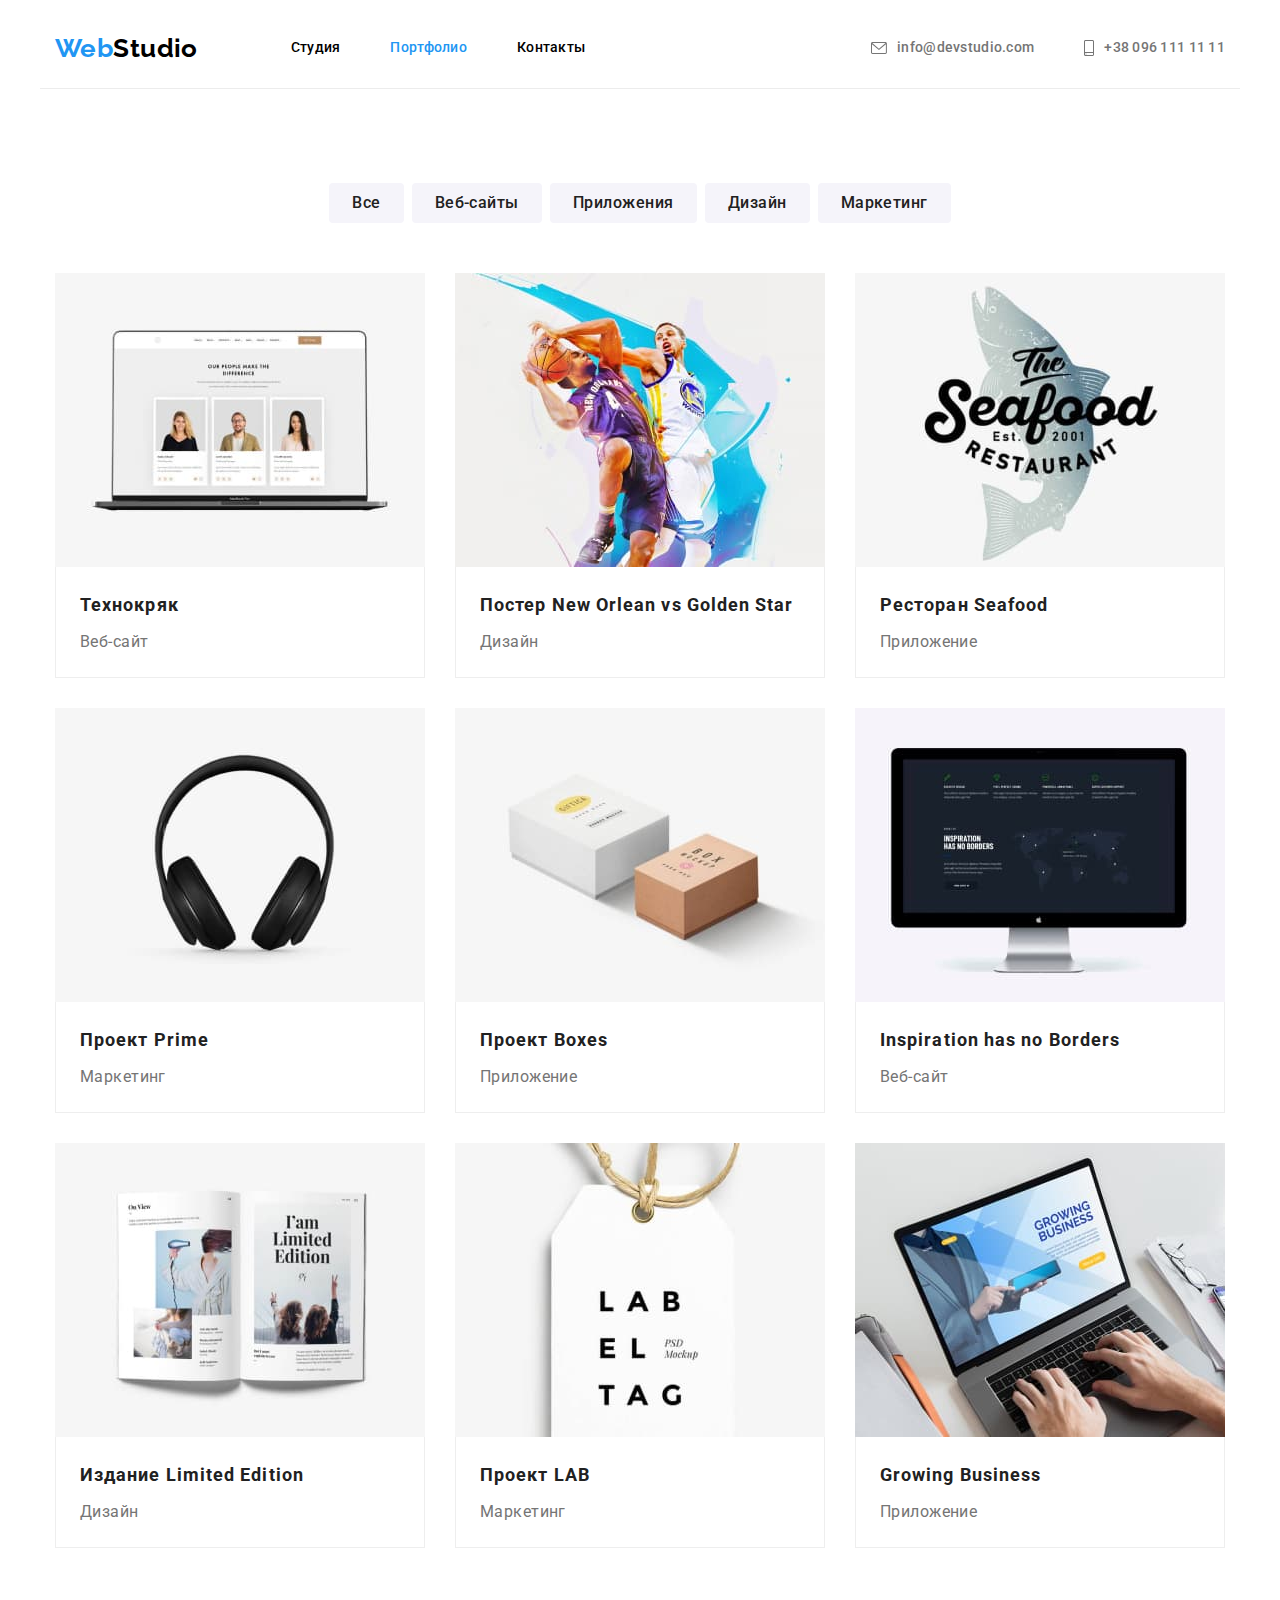
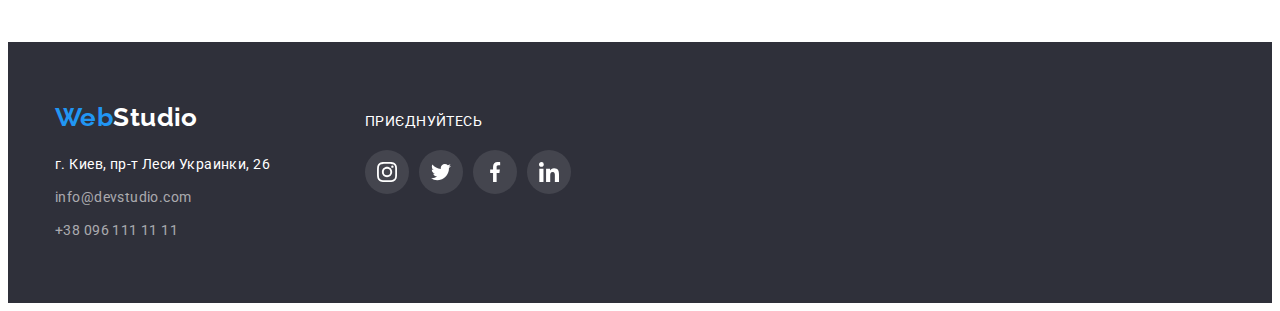
==== portfolio.html @ 33825b6a "adds hw-4" ====
<!DOCTYPE html>
<html lang="ru">
	<head>
		<meta charset="UTF-8" />
		<meta http-equiv="X-UA-Compatible" content="IE=edge" />
		<meta name="viewport" content="width=device-width, initial-scale=1.0" />

		<link rel="preconnect" href="https://fonts.googleapis.com" />
		<link rel="preconnect" href="https://fonts.gstatic.com" crossorigin />
		<link
			href="https://fonts.googleapis.com/css2?family=Raleway:wght@700&family=Roboto:wght@400;500;700;900&display=swap"
			rel="stylesheet"
		/>

		<link
			rel="stylesheet"
			href="https://cdnjs.cloudflare.com/ajax/libs/modern-normalize/1.1.0/modern-normalize.min.css"
			integrity="sha512-wpPYUAdjBVSE4KJnH1VR1HeZfpl1ub8YT/NKx4PuQ5NmX2tKuGu6U/JRp5y+Y8XG2tV+wKQpNHVUX03MfMFn9Q=="
			crossorigin="anonymous"
			referrerpolicy="no-referrer"
		/>

		<link rel="stylesheet" href="./css/styles.css" />

		<title>Portfolio</title>
	</head>

	<body>
		<!--navigation-->
		<header>
			<div class="container main-nav line">
				<nav>
					<!-- prettier-ignore -->
					<a href="./index.html" class="main-logo link" rel="noopener noreferrer nofolow">
					<span class="logo">Web</span><span class="logo top">Studio</span>
				</a>

					<ul class="site-nav list">
						<li class="item">
							<a href="./index.html" class="link" target="_self" rel="noopener noreferrer nofolow">Студия</a>
						</li>
						<li class="item">
							<a href="./portfolio.html" class="current link" target="_self" rel="noopener noreferrer nofolow">
								Портфолио
							</a>
						</li>
						<li class="item">
							<a href="" class="link" target="_self" rel="noopener noreferrer nofolow">Контакты</a>
						</li>
					</ul>
				</nav>

				<ul class="contact-nav list">
					<li class="item">
						<a href="mailto:info@devstudio.com" class="link">
							<svg class="logo-contact" width="16px" height="12px">
								<use href="./images/icons.svg#envelope"></use>
							</svg>
							info@devstudio.com
						</a>
					</li>
					<li class="item">
						<a href="tel:+380961111111" class="link">
							<svg class="logo-contact" width="10px" height="16px">
								<use href="./images/icons.svg#smartphone"></use>
							</svg>
							+38 096 111 11 11
						</a>
					</li>
				</ul>
			</div>
		</header>

		<main>
			<section class="section">
				<div class="container">
					<!--Основной заголовок текущей страницы-->
					<h1 class="hidden">Наши работы</h1>
					<!--filter-->
					<ul class="buttons-block list">
						<li class="item"><button type="button" class="button filter">Все</button></li>
						<li class="item"><button type="button" class="button filter">Веб-сайты</button></li>
						<li class="item"><button type="button" class="button filter">Приложения</button></li>
						<li class="item"><button type="button" class="button filter">Дизайн</button></li>
						<li class="item"><button type="button" class="button filter">Маркетинг</button></li>
					</ul>

					<!--result-->
					<div class="gallery-container">
						<ul class="card-set list">
							<li class="result-card">
								<a href="" class="result-link link">
									<div class="card-thumb">
										<img src="./images/img-21.jpg" alt="" width="370" height="294" />
									</div>
									<div class="result-descr">
										<h2 class="result-title">Технокряк</h2>
										<p class="result-text">Веб-сайт</p>
									</div>
								</a>
							</li>

							<li class="result-card">
								<a href="" class="result-link link">
									<div class="card-thumb">
										<img src="./images/img-22.jpg" alt="" width="370" height="294" />
									</div>
									<div class="result-descr">
										<h2 class="result-title">Постер New Orlean vs Golden Star</h2>
										<p class="result-text">Дизайн</p>
									</div>
								</a>
							</li>

							<li class="result-card">
								<a href="" class="result-link link">
									<div class="card-thumb">
										<img src="./images/img-23.jpg" alt="" width="370" height="294" />
									</div>
									<div class="result-descr">
										<h2 class="result-title">Ресторан Seafood</h2>
										<p class="result-text">Приложение</p>
									</div>
								</a>
							</li>

							<li class="result-card">
								<a href="" class="result-link link">
									<div class="card-thumb">
										<img src="./images/img-24.jpg" alt="" width="370" height="294" />
									</div>
									<div class="result-descr">
										<h2 class="result-title">Проект Prime</h2>
										<p class="result-text">Маркетинг</p>
									</div>
								</a>
							</li>

							<li class="result-card">
								<a href="" class="result-link link">
									<div class="card-thumb">
										<img src="./images/img-25.jpg" alt="" width="370" height="294" />
									</div>
									<div class="result-descr">
										<h2 class="result-title">Проект Boxes</h2>
										<p class="result-text">Приложение</p>
									</div>
								</a>
							</li>

							<li class="result-card">
								<a href="" class="result-link link">
									<div class="card-thumb">
										<img src="./images/img-26.jpg" alt="" width="370" height="294" />
									</div>
									<div class="result-descr">
										<h2 class="result-title">Inspiration has no Borders</h2>
										<p class="result-text">Веб-сайт</p>
									</div>
								</a>
							</li>

							<li class="result-card">
								<a href="" class="result-link link">
									<div class="card-thumb">
										<img src="./images/img-27.jpg" alt="" width="370" height="294" />
									</div>
									<div class="result-descr">
										<h2 class="result-title">Издание Limited Edition</h2>
										<p class="result-text">Дизайн</p>
									</div>
								</a>
							</li>

							<li class="result-card">
								<a href="" class="result-link link">
									<div class="card-thumb">
										<img src="./images/img-28.jpg" alt="" width="370" height="294" />
									</div>
									<div class="result-descr">
										<h2 class="result-title">Проект LAB</h2>
										<p class="result-text">Маркетинг</p>
									</div>
								</a>
							</li>

							<li class="result-card">
								<a href="" class="result-link link">
									<div class="card-thumb">
										<img src="./images/img-29.jpg" alt="" width="370" height="294" />
									</div>
									<div class="result-descr">
										<h2 class="result-title">Growing Business</h2>
										<p class="result-text">Приложение</p>
									</div>
								</a>
							</li>
						</ul>
					</div>
				</div>
			</section>
		</main>

		<!--footer-->
		<footer class="page-footer">
			<div class="container footer-box">
				<div class="address-block">
					<!-- prettier-ignore -->
					<a href="./index.html" class="bottom-logo link" rel="noopener noreferrer nofolow">
						<span class="logo">Web</span><span class="logo bot">Studio</span>
					</a>
					<address>
						<ul class="list">
							<li class="address-item">
								<a href="" class="link">г. Киев, пр-т Леси Украинки, 26</a>
							</li>
							<li class="address-item">
								<a href="mailto:info@devstudio.com" class="adr link">info@devstudio.com</a>
							</li>
							<li class="address-item">
								<a href="tel:+380961111111" class="adr link">+38 096 111 11 11</a>
							</li>
						</ul>
					</address>
				</div>
				<div class="social-block">
					<p class="social-block-header">Приєднуйтесь</p>
					<ul class="company-social-link list">
						<li>
							<a class="round-link-f" href="https://www.instagram.com/">
								<svg class="logo-social" width="20" height="20">
									<use href="./images/icons.svg#instagram"></use>
								</svg>
							</a>
						</li>
						<li>
							<a class="round-link-f" href="https://twitter.com/">
								<svg class="logo-social" width="20" height="20">
									<use href="./images/icons.svg#twitter"></use>
								</svg>
							</a>
						</li>
						<li>
							<a class="round-link-f" href="https://www.facebook.com/">
								<svg class="logo-social" width="20" height="20">
									<use href="./images/icons.svg#facebook"></use>
								</svg>
							</a>
						</li>
						<li>
							<a class="round-link-f" href="https://www.linkedin.com/">
								<svg class="logo-social" width="20" height="20">
									<use href="./images/icons.svg#linkedin"></use>
								</svg>
							</a>
						</li>
					</ul>
				</div>
			</div>
		</footer>
	</body>
</html>
---- css/styles.css ----
*,
*::before,
*::after {
	box-sizing: border-box;
}

img {
	display: block;
	/* min-width: 100%;
	height: auto; */
}

/* p,
h1,
h2,
h3,
h4,
h5,
h6 {
	margin: 0;
} */

ul,
ol {
	margin: 0;
	padding-left: 0;
}

a {
	color: currentColor;
}

:root {
	/* bc - brand color */
	--bc-blue: #2196f3;
	--bc-black: #000000;
	--bc-light-black: #212121;
	--bc-gray: #757575;
	--bc-white: #ffffff;
	--bc-background: #2f303a;
	--bc-light_backgroung: #f5f4fa;
	--bc-header-line: #ececec;
	--bc-client: #afb1b8;

	--bc-hero-gradient: rgba(47, 48, 58, 0.4);
	--bc-semi-white: rgb(255 255 255 / 0.6);

	--card-set-gap: 30px;

	--card-shadow: 0px 1px 3px rgba(0, 0, 0, 0.12), 0px 1px 1px rgba(0, 0, 0, 0.14), 0px 2px 1px rgba(0, 0, 0, 0.2);
}

.container {
	width: 1200px;
	margin: 0 auto;
	padding: 0 15px;
	/* outline: 1px dashed teal; */
}

.section {
	/* max-width: 1600px; */
	/* margin: 0 auto; */
	padding: 94px 0;
}

.no-padding {
	padding-top: 0;
}

body {
	color: var(--bc-gray);
	background-color: var(--bc-white);
	font-family: Roboto, sans-serif;
	font-size: 14px;
	letter-spacing: 0.03em;
}

.link {
	text-decoration: none;
}

.list {
	list-style: none;
	margin: 0;
	padding: 0;
}

.site-nav .link.current {
	color: var(--bc-blue);
}

.button {
	display: inline-block;
	border-radius: 4px;
	font-family: inherit;
	cursor: pointer;
	border: 1px solid transparent;
}

.hidden {
	position: absolute;
	white-space: nowrap;
	width: 1px;
	height: 1px;
	overflow: hidden;
	border: 0;
	padding: 0;
	clip: rect(0 0 0 0);
	clip-path: inset(50%);
	margin: -1px;
}

/* logo customize */
.main-logo {
	/* display: flex; */
	display: inline-block;
	margin: 0;
	padding-top: 25px;
	padding-bottom: 24px;
}

.logo {
	color: var(--bc-blue);
	font-family: "Raleway";
	font-weight: 700;
	font-size: 26px;
	line-height: 1.19;
}
.logo.top {
	color: var(--bc-black);
}
.logo.bot {
	color: var(--bc-white);
}

/* ---------- WebStudio ---------- */

/* navigation */
.site-nav {
	display: flex;
	margin-left: 93px;
}

.contact-nav {
	display: flex;
	margin-left: auto;
}

.contact-nav .item .link {
	display: flex;
	align-items: center;
}

.logo-contact {
	fill: currentColor;
	margin-right: 10px;
}

.site-nav .item + .item {
	margin-left: 50px;
}

/* .site-nav .item:not(:last-child) {
	margin-right: 50px;
} */

.contact-nav .item + .item {
	margin-left: 50px;
}

.site-nav,
.contact-nav {
	font-weight: 500;
	font-size: 14px;
	line-height: 1.14;
	letter-spacing: 0.02em;
}

.site-nav .link {
	display: block;
	padding-top: 32px;
	padding-bottom: 32px;

	color: var(--bc-black);
}

.contact-nav .link {
	display: block;
	padding-top: 32px;
	padding-bottom: 32px;

	color: var(--bc-gray);
}

.link:hover,
.link:focus {
	color: var(--bc-blue);
	fill: var(--bc-blue);
}

nav {
	display: flex;
}

.main-nav {
	display: flex;
	align-items: center;
}
.line {
	/* max-width: 1600px; */
	/* margin: 0 auto; */
	border-bottom: 1px solid var(--bc-header-line);
}

/* hero */
.hero-rect {
	max-width: 1600px;
	max-height: 600px;
	margin: 0 auto;
	padding-top: 200px;
	padding-bottom: 200px;
	text-align: center;

	/* prettier-ignore*/
	background-image: linear-gradient(to right, 
	var(--bc-hero-gradient), 
	var(--bc-hero-gradient)),
	url(../images/hero-background.jpg);
	background-color: var(--bc-background);
	background-repeat: no-repeat;
	background-position: center;
	background-size: cover;
}

.hero-title {
	color: var(--bc-white);
	font-weight: 900;
	font-size: 44px;
	line-height: 1.36;
	letter-spacing: 0.06em;
	text-transform: uppercase;

	margin-top: 0;
	margin-bottom: 30px;
}

.hero-button {
	color: var(--bc-white);
	background-color: var(--bc-blue);
	font-weight: 700;
	font-size: 16px;
	line-height: 1.88;
	text-align: center;
	letter-spacing: 0.06em;

	min-width: 200px;
	min-height: 50px;
	padding: 10px 32px;
}

.hero-button:hover,
.hero-button:focus {
	color: var(--bc-blue);
	background-color: var(--bc-white);
	border: 1px solid var(--bc-blue);
}

/* features */
.features-title {
	color: var(--bc-black);
	font-weight: 700;
	font-size: 14px;
	line-height: 1.14;
	text-transform: uppercase;

	margin-top: 0;
	margin-bottom: 10px;
}
.features-text {
	font-size: 14px;
	line-height: 1.71;

	margin: 0;
}

.feature-container {
	display: flex;
}

.feature-container .item + .item {
	margin-left: 30px;
}

.feature-container .item {
	width: 270px;
}

.feature::before {
	content: "";
	display: block;
	height: 120px;
	border-radius: 4px;
	margin-bottom: 30px;
	background-size: 70px 70px;
	background-color: var(--bc-light_backgroung);
	background-repeat: no-repeat;
	background-position: center;
}

.icon-antenna::before {
	background-image: url(../images/antenna.svg);
}

.icon-clock::before {
	background-image: url(../images/clock.svg);
}

.icon-diagram::before {
	background-image: url(../images/diagram.svg);
}

.icon-astronaut::before {
	background-image: url(../images/astronaut.svg);
}

/* what_are_we_doing */
.section-title {
	color: var(--bc-light-black);
	font-weight: 700;
	font-size: 36px;
	line-height: 1.17;
	text-align: center;

	margin-top: 0;
	margin-bottom: 50px;
}

.we-doing-container {
	display: flex;
}

.we-doing-container .item + .item {
	margin-left: 30px;
}

/* our_team */
.team-bg {
	background-color: var(--bc-light_backgroung);
}

.team .list {
	background-color: var(--bc-white);
}

.team-set {
	display: flex;
	flex-wrap: wrap;
	margin-left: calc(-1 * var(--card-set-gap));
}

.team-item {
	border-bottom-left-radius: 4px;
	border-bottom-right-radius: 4px;
	overflow: hidden;

	box-shadow: var(--card-shadow);
}

.team-set > .team-item {
	flex-basis: calc(100% / 4 - var(--card-set-gap));
	margin-left: var(--card-set-gap);
}

.card-title {
	color: var(--bc-light-black);
	font-weight: 500;
	font-size: 16px;
	line-height: 1.19;
	text-align: center;

	margin-top: 0;
	margin-bottom: 10px;
	padding: 0;
}

.card-descr {
	font-size: 16px;
	line-height: 1.19;
	text-align: center;

	margin-top: 0;
	margin-bottom: 16px;
	padding: 0;
}

.team-card-descr {
	background-color: #fff;
	padding-top: 30px;
	padding-bottom: 30px;
}

.team-social-link {
	display: flex;
	justify-content: center;
	gap: 10px;
}

.round-link {
	display: flex;
	justify-content: center;
	align-items: center;
	color: var(--bc-client);
	width: 44px;
	height: 44px;
	border-radius: 50%;
	background-color: var(--bc-white);
	outline: transparent;
}

.round-link:hover,
.round-link:focus {
	background-color: var(--bc-blue);
}

.round-link:hover .logo-social,
.round-link:focus .logo-social {
	fill: var(--bc-white);
}

.logo-social {
	fill: currentColor;
}

/* our clients */
.clients-set {
	display: flex;
}

.clients-set .client + .client {
	margin-left: 30px;
}

.client {
	width: 170px;
	height: 92px;
}

.client-link {
	display: flex;
	justify-content: center;
	align-items: center;
	width: 100%;
	height: 100%;
	border-radius: 4px;
	border: 1px solid var(--bc-client);
	color: var(--bc-client);
}

.client-link:hover,
.client-link:focus {
	color: var(--bc-blue);
	border-color: var(--bc-blue);
}

.logo-client {
	fill: currentColor;
	width: 106px;
	height: 60px;
}

/* footer */
.footer-box {
	display: flex;
	align-items: baseline;
}

.page-footer {
	background-color: var(--bc-background);
	padding: 60px 0;
}

.page-footer .link {
	color: var(--bc-white);
	font-style: normal;
}

.adr.link {
	color: var(--bc-semi-white);
}

.address-item {
	line-height: 1.71;
}

.list .address-item + .address-item {
	margin-top: 9px;
}

.bottom-logo {
	display: inline-block;
	margin-bottom: 20px;
}

.page-footer .link:hover,
.page-footer .link:focus {
	color: var(--bc-blue);
}

.social-block {
	margin-left: 95px;
}

.social-block-header {
	margin-top: 0;
	margin-bottom: 20px;
	padding: 0;
	font-size: 14px;
	line-height: 1.14;
	letter-spacing: 0.03em;
	text-transform: uppercase;
	color: var(--bc-white);
}

.company-social-link {
	display: flex;
	justify-content: center;
	gap: 10px;
}

.round-link-f {
	display: flex;
	justify-content: center;
	align-items: center;
	color: var(--bc-white);
	width: 44px;
	height: 44px;
	border-radius: 50%;
	background: rgba(255, 255, 255, 0.1);
	outline: transparent;
}

.round-link-f:hover,
.round-link-f:focus {
	background-color: var(--bc-blue);
}

/* ---------- Portfolio ---------- */

/* filter */
.buttons-block {
	display: flex;
	justify-content: center;

	margin-bottom: 50px;
	/* outline: 1px solid teal; */
}

.buttons-block .item + .item {
	margin-left: 8px;
}

/* .buttons-block .item:not(:last-child) {
	margin-right: 8px;
} */

.button.filter {
	color: var(--bc-light-black);
	background-color: var(--bc-light_backgroung);
	font-weight: 500;
	font-size: 16px;
	line-height: 1.625;
	text-align: center;
	letter-spacing: 0.03em;

	padding: 6px 22px;
	min-width: 73px;
	min-height: 38px;
}

/* пока смена фона чеpеp hover */
.filter:hover,
.filter:focus {
	color: var(--bc-white);
	background-color: var(--bc-blue);
	/* prettier-ignore*/
	box-shadow: 0px 3px 1px rgba(0, 0, 0, 0.1), 
				0px 1px 2px rgba(0, 0, 0, 0.08), 
				0px 2px 2px rgba(0, 0, 0, 0.12);
	outline: transparent;
}

/* result */
.result-link {
	display: block;
}

.result-link:hover,
.result-link:focus {
	outline: transparent;

	/* prettier-ignore*/
	box-shadow: 0px 1px 1px rgba(0, 0, 0, 0.12), 
				0px 4px 4px rgba(0, 0, 0, 0.06), 
				1px 4px 6px rgba(0, 0, 0, 0.16);
}

.result-title {
	color: var(--bc-light-black);
	font-weight: 700;
	font-size: 18px;
	line-height: 2;
	letter-spacing: 0.06em;

	margin-top: 0;
	margin-bottom: 0;
}

.result-text {
	color: var(--bc-gray);
	font-size: 16px;
	line-height: 1.88;

	margin-top: 4px;
	margin-bottom: 0;
}

.gallery-container {
	margin-left: auto;
	margin-right: auto;
}

.card-set {
	display: flex;
	flex-wrap: wrap;
	margin: 0;
	padding: 0;

	margin-top: calc(-1 * var(--card-set-gap));
	margin-left: calc(-1 * var(--card-set-gap));
}

.card-set > .result-card {
	flex-basis: calc(100% / 3 - var(--card-set-gap));
	margin-left: var(--card-set-gap);
	margin-top: var(--card-set-gap);
}

.result-descr {
	border-left: 1px solid #eeeeee;
	border-right: 1px solid #eeeeee;
	border-bottom: 1px solid #eeeeee;

	padding-left: 24px;
	padding-right: 24px;
	padding-top: 20px;
	padding-bottom: 20px;
}
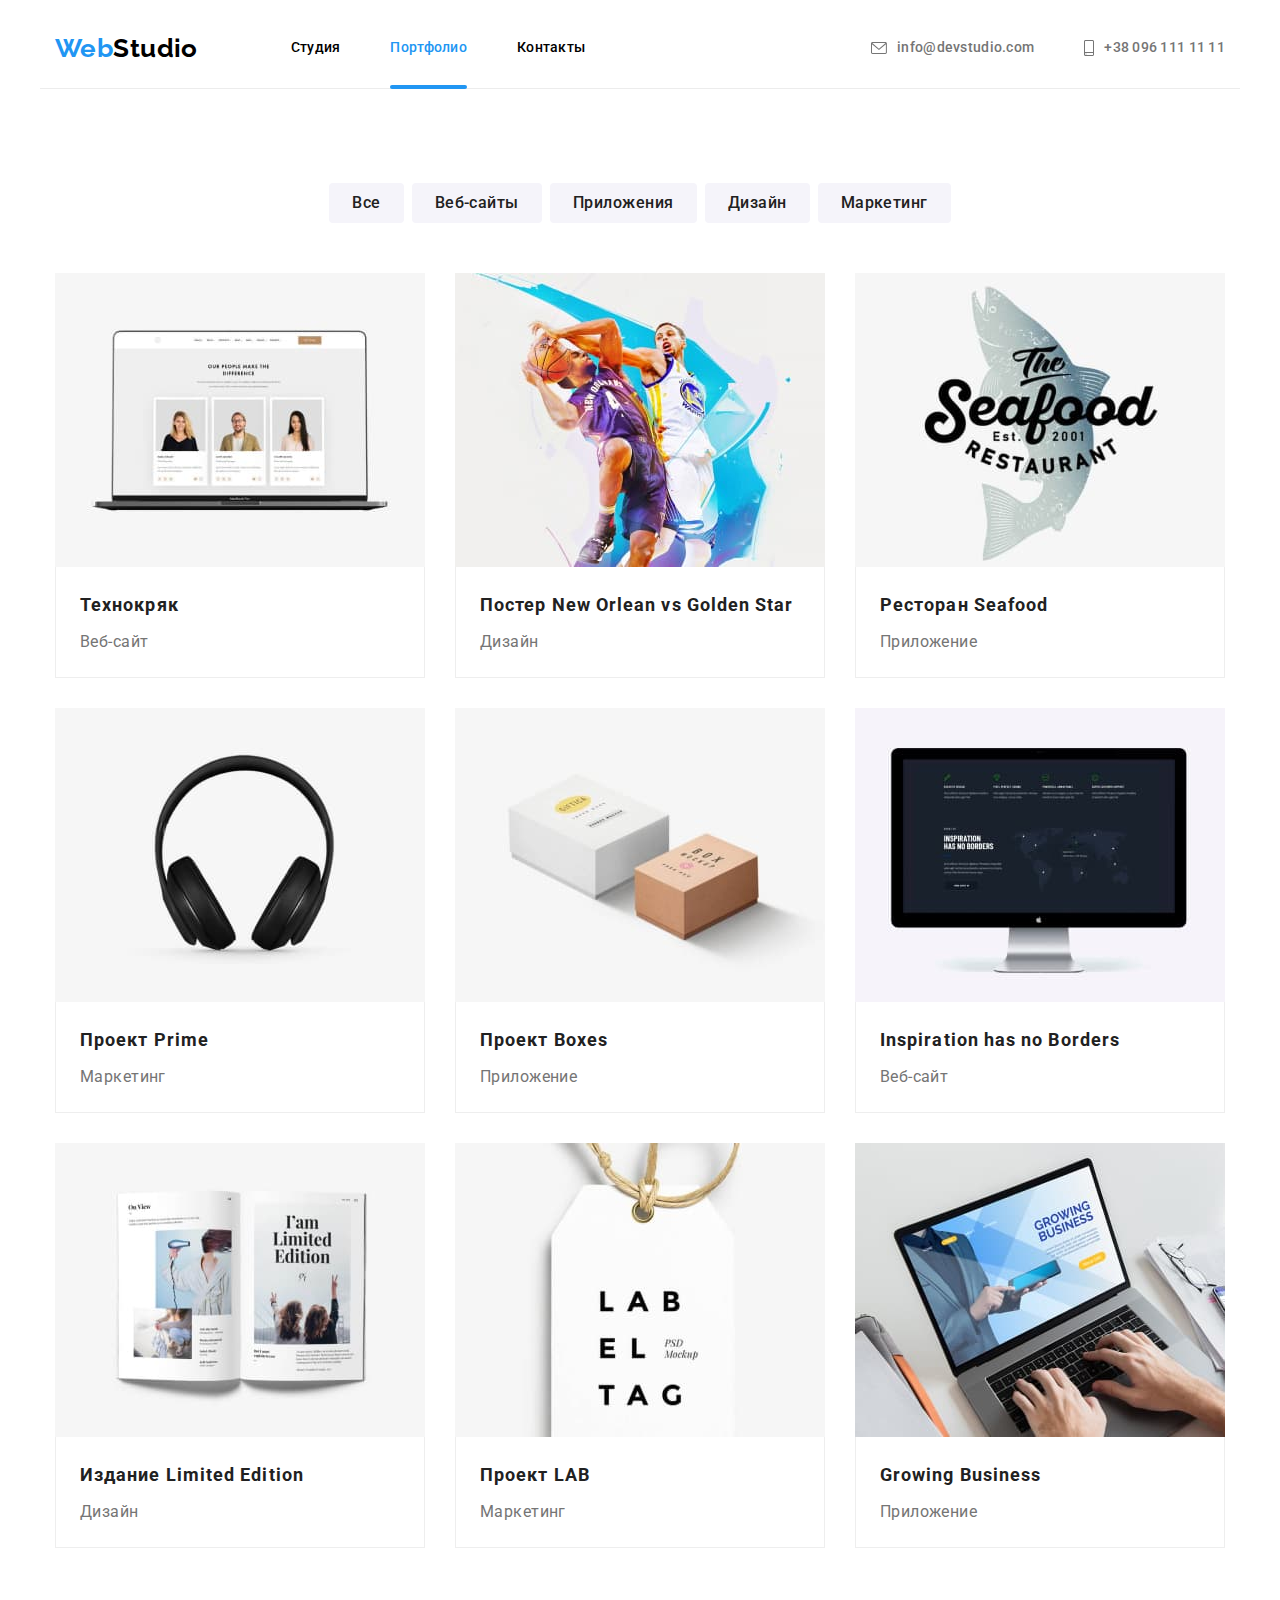
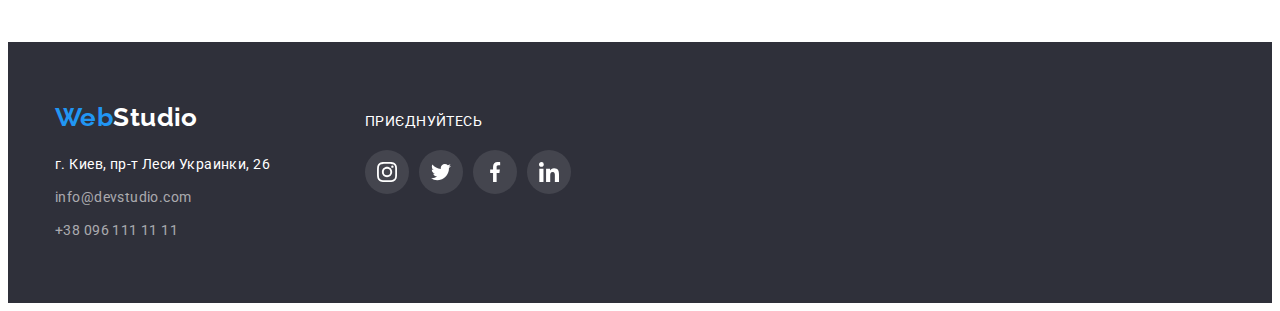
==== commit 3300ff13: "adds pop-up description" ====
--- a/portfolio.html
+++ b/portfolio.html
@@ -7,10 +7,7 @@
 
 		<link rel="preconnect" href="https://fonts.googleapis.com" />
 		<link rel="preconnect" href="https://fonts.gstatic.com" crossorigin />
-		<link
-			href="https://fonts.googleapis.com/css2?family=Raleway:wght@700&family=Roboto:wght@400;500;700;900&display=swap"
-			rel="stylesheet"
-		/>
+		<link href="https://fonts.googleapis.com/css2?family=Raleway:wght@700&family=Roboto:wght@400;500;700;900&display=swap" rel="stylesheet" />
 
 		<link
 			rel="stylesheet"
@@ -37,22 +34,20 @@
 
 					<ul class="site-nav list">
 						<li class="item">
-							<a href="./index.html" class="link" target="_self" rel="noopener noreferrer nofolow">Студия</a>
+							<a href="./index.html" class="transition link" target="_self" rel="noopener noreferrer nofolow">Студия</a>
 						</li>
 						<li class="item">
-							<a href="./portfolio.html" class="current link" target="_self" rel="noopener noreferrer nofolow">
-								Портфолио
-							</a>
+							<a href="./portfolio.html" class="transition current link" target="_self" rel="noopener noreferrer nofolow">Портфолио</a>
 						</li>
 						<li class="item">
-							<a href="" class="link" target="_self" rel="noopener noreferrer nofolow">Контакты</a>
+							<a href="" class="transition link" target="_self" rel="noopener noreferrer nofolow">Контакты</a>
 						</li>
 					</ul>
 				</nav>
 
 				<ul class="contact-nav list">
 					<li class="item">
-						<a href="mailto:info@devstudio.com" class="link">
+						<a href="mailto:info@devstudio.com" class="transition color link">
 							<svg class="logo-contact" width="16px" height="12px">
 								<use href="./images/icons.svg#envelope"></use>
 							</svg>
@@ -60,7 +55,7 @@
 						</a>
 					</li>
 					<li class="item">
-						<a href="tel:+380961111111" class="link">
+						<a href="tel:+380961111111" class="transition color link">
 							<svg class="logo-contact" width="10px" height="16px">
 								<use href="./images/icons.svg#smartphone"></use>
 							</svg>
@@ -78,11 +73,11 @@
 					<h1 class="hidden">Наши работы</h1>
 					<!--filter-->
 					<ul class="buttons-block list">
-						<li class="item"><button type="button" class="button filter">Все</button></li>
-						<li class="item"><button type="button" class="button filter">Веб-сайты</button></li>
-						<li class="item"><button type="button" class="button filter">Приложения</button></li>
-						<li class="item"><button type="button" class="button filter">Дизайн</button></li>
-						<li class="item"><button type="button" class="button filter">Маркетинг</button></li>
+						<li class="item"><button type="button" class="button filter-button">Все</button></li>
+						<li class="item"><button type="button" class="button filter-button">Веб-сайты</button></li>
+						<li class="item"><button type="button" class="button filter-button">Приложения</button></li>
+						<li class="item"><button type="button" class="button filter-button">Дизайн</button></li>
+						<li class="item"><button type="button" class="button filter-button">Маркетинг</button></li>
 					</ul>
 
 					<!--result-->
@@ -92,7 +87,11 @@
 								<a href="" class="result-link link">
 									<div class="card-thumb">
 										<img src="./images/img-21.jpg" alt="" width="370" height="294" />
-									</div>
+										<p class="pop-up-descr">
+											Ресурс пропонує комплексні пропозиції з різним рівнем функціоналу та сервісів. Все це дозволить відвідувачу отримати вичерпні відомості про компанію чи приватну особу.
+										</p>
+									</div>
+
 									<div class="result-descr">
 										<h2 class="result-title">Технокряк</h2>
 										<p class="result-text">Веб-сайт</p>
@@ -104,6 +103,9 @@
 								<a href="" class="result-link link">
 									<div class="card-thumb">
 										<img src="./images/img-22.jpg" alt="" width="370" height="294" />
+										<p class="pop-up-descr">
+											Ресурс пропонує комплексні пропозиції з різним рівнем функціоналу та сервісів. Все це дозволить відвідувачу отримати вичерпні відомості про компанію чи приватну особу.
+										</p>
 									</div>
 									<div class="result-descr">
 										<h2 class="result-title">Постер New Orlean vs Golden Star</h2>
@@ -116,6 +118,9 @@
 								<a href="" class="result-link link">
 									<div class="card-thumb">
 										<img src="./images/img-23.jpg" alt="" width="370" height="294" />
+										<p class="pop-up-descr">
+											Ресурс пропонує комплексні пропозиції з різним рівнем функціоналу та сервісів. Все це дозволить відвідувачу отримати вичерпні відомості про компанію чи приватну особу.
+										</p>
 									</div>
 									<div class="result-descr">
 										<h2 class="result-title">Ресторан Seafood</h2>
@@ -128,6 +133,9 @@
 								<a href="" class="result-link link">
 									<div class="card-thumb">
 										<img src="./images/img-24.jpg" alt="" width="370" height="294" />
+										<p class="pop-up-descr">
+											Ресурс пропонує комплексні пропозиції з різним рівнем функціоналу та сервісів. Все це дозволить відвідувачу отримати вичерпні відомості про компанію чи приватну особу.
+										</p>
 									</div>
 									<div class="result-descr">
 										<h2 class="result-title">Проект Prime</h2>
@@ -140,6 +148,9 @@
 								<a href="" class="result-link link">
 									<div class="card-thumb">
 										<img src="./images/img-25.jpg" alt="" width="370" height="294" />
+										<p class="pop-up-descr">
+											Ресурс пропонує комплексні пропозиції з різним рівнем функціоналу та сервісів. Все це дозволить відвідувачу отримати вичерпні відомості про компанію чи приватну особу.
+										</p>
 									</div>
 									<div class="result-descr">
 										<h2 class="result-title">Проект Boxes</h2>
@@ -152,6 +163,9 @@
 								<a href="" class="result-link link">
 									<div class="card-thumb">
 										<img src="./images/img-26.jpg" alt="" width="370" height="294" />
+										<p class="pop-up-descr">
+											Ресурс пропонує комплексні пропозиції з різним рівнем функціоналу та сервісів. Все це дозволить відвідувачу отримати вичерпні відомості про компанію чи приватну особу.
+										</p>
 									</div>
 									<div class="result-descr">
 										<h2 class="result-title">Inspiration has no Borders</h2>
@@ -164,6 +178,9 @@
 								<a href="" class="result-link link">
 									<div class="card-thumb">
 										<img src="./images/img-27.jpg" alt="" width="370" height="294" />
+										<p class="pop-up-descr">
+											Ресурс пропонує комплексні пропозиції з різним рівнем функціоналу та сервісів. Все це дозволить відвідувачу отримати вичерпні відомості про компанію чи приватну особу.
+										</p>
 									</div>
 									<div class="result-descr">
 										<h2 class="result-title">Издание Limited Edition</h2>
@@ -176,6 +193,9 @@
 								<a href="" class="result-link link">
 									<div class="card-thumb">
 										<img src="./images/img-28.jpg" alt="" width="370" height="294" />
+										<p class="pop-up-descr">
+											Ресурс пропонує комплексні пропозиції з різним рівнем функціоналу та сервісів. Все це дозволить відвідувачу отримати вичерпні відомості про компанію чи приватну особу.
+										</p>
 									</div>
 									<div class="result-descr">
 										<h2 class="result-title">Проект LAB</h2>
@@ -188,6 +208,9 @@
 								<a href="" class="result-link link">
 									<div class="card-thumb">
 										<img src="./images/img-29.jpg" alt="" width="370" height="294" />
+										<p class="pop-up-descr">
+											Ресурс пропонує комплексні пропозиції з різним рівнем функціоналу та сервісів. Все це дозволить відвідувачу отримати вичерпні відомості про компанію чи приватну особу.
+										</p>
 									</div>
 									<div class="result-descr">
 										<h2 class="result-title">Growing Business</h2>
@@ -212,13 +235,13 @@
 					<address>
 						<ul class="list">
 							<li class="address-item">
-								<a href="" class="link">г. Киев, пр-т Леси Украинки, 26</a>
+								<a href="" class="transition color link">г. Киев, пр-т Леси Украинки, 26</a>
 							</li>
 							<li class="address-item">
-								<a href="mailto:info@devstudio.com" class="adr link">info@devstudio.com</a>
+								<a href="mailto:info@devstudio.com" class="transition color adr link">info@devstudio.com</a>
 							</li>
 							<li class="address-item">
-								<a href="tel:+380961111111" class="adr link">+38 096 111 11 11</a>
+								<a href="tel:+380961111111" class="transition color adr link">+38 096 111 11 11</a>
 							</li>
 						</ul>
 					</address>
@@ -227,28 +250,28 @@
 					<p class="social-block-header">Приєднуйтесь</p>
 					<ul class="company-social-link list">
 						<li>
-							<a class="round-link-f" href="https://www.instagram.com/">
+							<a class="round-link-f transition background-color" href="https://www.instagram.com/">
 								<svg class="logo-social" width="20" height="20">
 									<use href="./images/icons.svg#instagram"></use>
 								</svg>
 							</a>
 						</li>
 						<li>
-							<a class="round-link-f" href="https://twitter.com/">
+							<a class="round-link-f transition background-color" href="https://twitter.com/">
 								<svg class="logo-social" width="20" height="20">
 									<use href="./images/icons.svg#twitter"></use>
 								</svg>
 							</a>
 						</li>
 						<li>
-							<a class="round-link-f" href="https://www.facebook.com/">
+							<a class="round-link-f transition background-color" href="https://www.facebook.com/">
 								<svg class="logo-social" width="20" height="20">
 									<use href="./images/icons.svg#facebook"></use>
 								</svg>
 							</a>
 						</li>
 						<li>
-							<a class="round-link-f" href="https://www.linkedin.com/">
+							<a class="round-link-f transition background-color" href="https://www.linkedin.com/">
 								<svg class="logo-social" width="20" height="20">
 									<use href="./images/icons.svg#linkedin"></use>
 								</svg>
--- a/css/styles.css
+++ b/css/styles.css
@@ -48,6 +48,8 @@
 	--card-set-gap: 30px;
 
 	--card-shadow: 0px 1px 3px rgba(0, 0, 0, 0.12), 0px 1px 1px rgba(0, 0, 0, 0.14), 0px 2px 1px rgba(0, 0, 0, 0.2);
+
+	--timing-function: cubic-bezier(0.4, 0, 0.2, 1);
 }
 
 .container {
@@ -79,6 +81,27 @@
 	text-decoration: none;
 }
 
+.transition {
+	transition-duration: 250ms;
+	transition-timing-function: var(--timing-function);
+}
+
+.color {
+	transition-property: color;
+}
+
+.background-color {
+	transition-property: background-color;
+}
+
+.fill {
+	transition-property: fill;
+}
+
+.border-color {
+	transition-property: border-color;
+}
+
 .list {
 	list-style: none;
 	margin: 0;
@@ -87,6 +110,22 @@
 
 .site-nav .link.current {
 	color: var(--bc-blue);
+}
+
+.site-nav .item {
+	position: relative;
+}
+
+.current::after {
+	content: "";
+	display: block;
+	position: absolute;
+	top: calc(100% - 3px);
+
+	width: 100%;
+	height: 4px;
+	border-radius: 2px;
+	background-color: var(--bc-blue);
 }
 
 .button {
@@ -94,7 +133,9 @@
 	border-radius: 4px;
 	font-family: inherit;
 	cursor: pointer;
-	border: 1px solid transparent;
+	border-width: 1px;
+	border-style: solid;
+	border-color: transparent;
 }
 
 .hidden {
@@ -182,6 +223,7 @@
 	padding-bottom: 32px;
 
 	color: var(--bc-black);
+	transition-property: color;
 }
 
 .contact-nav .link {
@@ -190,12 +232,13 @@
 	padding-bottom: 32px;
 
 	color: var(--bc-gray);
+	transition-property: color;
 }
 
 .link:hover,
 .link:focus {
 	color: var(--bc-blue);
-	fill: var(--bc-blue);
+	/* fill: var(--bc-blue); */
 }
 
 nav {
@@ -256,13 +299,17 @@
 	min-width: 200px;
 	min-height: 50px;
 	padding: 10px 32px;
+
+	transition-duration: 250ms;
+	transition-timing-function: var(--timing-function);
+	transition-property: color, background-color;
 }
 
 .hero-button:hover,
 .hero-button:focus {
 	color: var(--bc-blue);
 	background-color: var(--bc-white);
-	border: 1px solid var(--bc-blue);
+	border-color: var(--bc-blue);
 }
 
 /* features */
@@ -343,6 +390,28 @@
 	margin-left: 30px;
 }
 
+.item-descr {
+	position: absolute;
+	bottom: 0;
+	left: 0;
+	width: 100%;
+	margin: 0;
+	padding-top: 27px;
+	padding-bottom: 27px;
+	font-weight: 700;
+	line-height: 1.14;
+	text-align: center;
+	text-transform: uppercase;
+
+	background-color: rgba(47, 48, 58, 0.8);
+
+	color: #ffffff;
+}
+
+.img-thumb {
+	position: relative;
+}
+
 /* our_team */
 .team-bg {
 	background-color: var(--bc-light_backgroung);
@@ -415,6 +484,7 @@
 	border-radius: 50%;
 	background-color: var(--bc-white);
 	outline: transparent;
+	transition-property: background-color;
 }
 
 .round-link:hover,
@@ -429,6 +499,7 @@
 
 .logo-social {
 	fill: currentColor;
+	transition-property: fill;
 }
 
 /* our clients */
@@ -454,6 +525,8 @@
 	border-radius: 4px;
 	border: 1px solid var(--bc-client);
 	color: var(--bc-client);
+
+	transition-property: color, border-color;
 }
 
 .client-link:hover,
@@ -488,8 +561,11 @@
 	color: var(--bc-semi-white);
 }
 
-.address-item {
+.address-item .link {
 	line-height: 1.71;
+	/* transition-property: color;
+	transition-duration: 250ms;
+	transition-timing-function: var(--timing-function); */
 }
 
 .list .address-item + .address-item {
@@ -563,7 +639,7 @@
 	margin-right: 8px;
 } */
 
-.button.filter {
+.filter-button {
 	color: var(--bc-light-black);
 	background-color: var(--bc-light_backgroung);
 	font-weight: 500;
@@ -575,11 +651,15 @@
 	padding: 6px 22px;
 	min-width: 73px;
 	min-height: 38px;
+
+	transition-duration: 250ms;
+	transition-timing-function: var(--timing-function);
+	transition-property: color, background-color, box-shadow;
 }
 
 /* пока смена фона чеpеp hover */
-.filter:hover,
-.filter:focus {
+.filter-button:hover,
+.filter-button:focus {
 	color: var(--bc-white);
 	background-color: var(--bc-blue);
 	/* prettier-ignore*/
@@ -592,6 +672,10 @@
 /* result */
 .result-link {
 	display: block;
+
+	transition-duration: 250ms;
+	transition-timing-function: var(--timing-function);
+	transition-property: box-shadow;
 }
 
 .result-link:hover,
@@ -602,6 +686,40 @@
 	box-shadow: 0px 1px 1px rgba(0, 0, 0, 0.12), 
 				0px 4px 4px rgba(0, 0, 0, 0.06), 
 				1px 4px 6px rgba(0, 0, 0, 0.16);
+}
+
+.card-thumb {
+	position: relative;
+	overflow-x: hidden;
+	overflow-y: auto;
+
+	overflow: hidden;
+}
+
+.pop-up-descr {
+	position: absolute;
+	top: 0;
+	left: 0;
+	display: block;
+	width: 100%;
+
+	margin: 0;
+	padding: 63px 24px;
+	font-size: 18px;
+	line-height: 1.56;
+	color: #ffffff;
+	background: rgba(33, 150, 243, 0.9);
+
+	transform: translateY(100%);
+
+	transition-duration: 250ms;
+	transition-timing-function: var(--timing-function);
+	transition-property: transform;
+}
+
+.result-link:hover .pop-up-descr,
+.result-link:focus .pop-up-descr {
+	transform: translateY(0);
 }
 
 .result-title {
@@ -641,6 +759,7 @@
 
 .card-set > .result-card {
 	flex-basis: calc(100% / 3 - var(--card-set-gap));
+	max-width: calc(100% / 3 - var(--card-set-gap));
 	margin-left: var(--card-set-gap);
 	margin-top: var(--card-set-gap);
 }
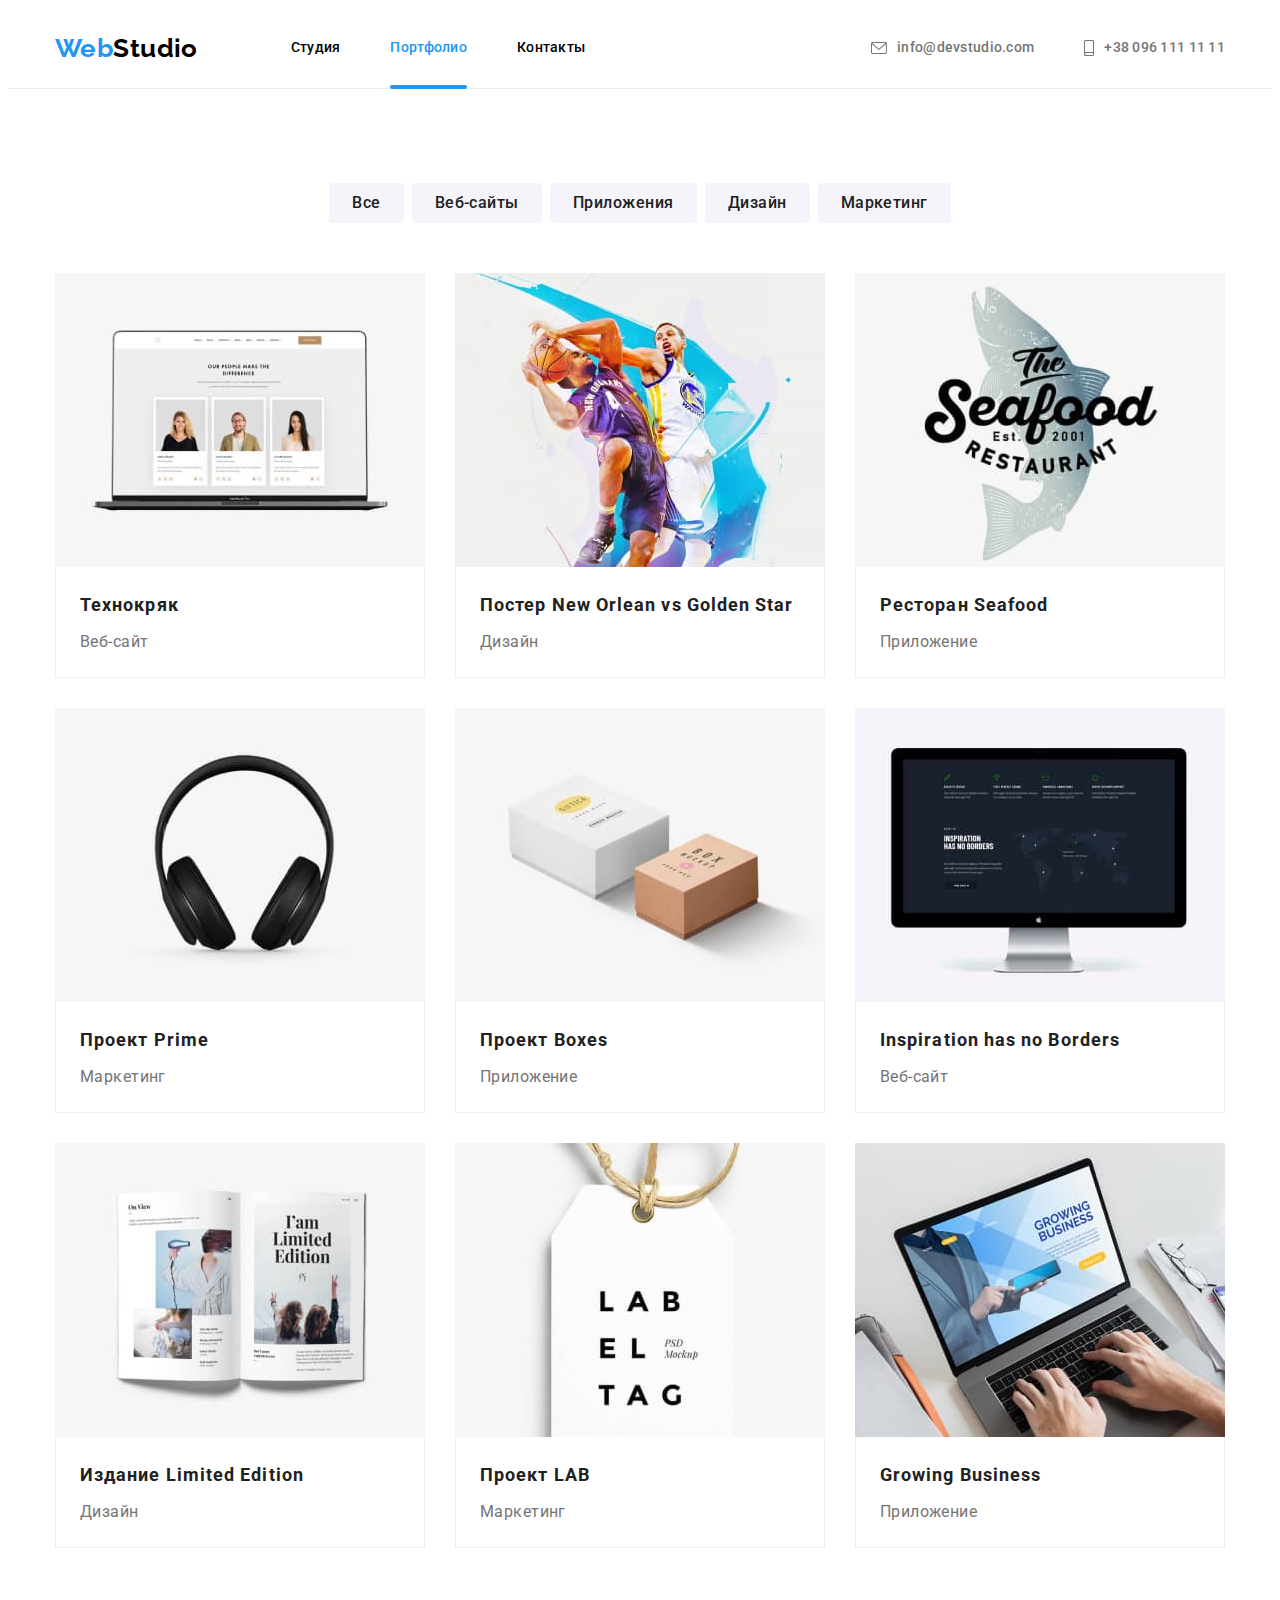
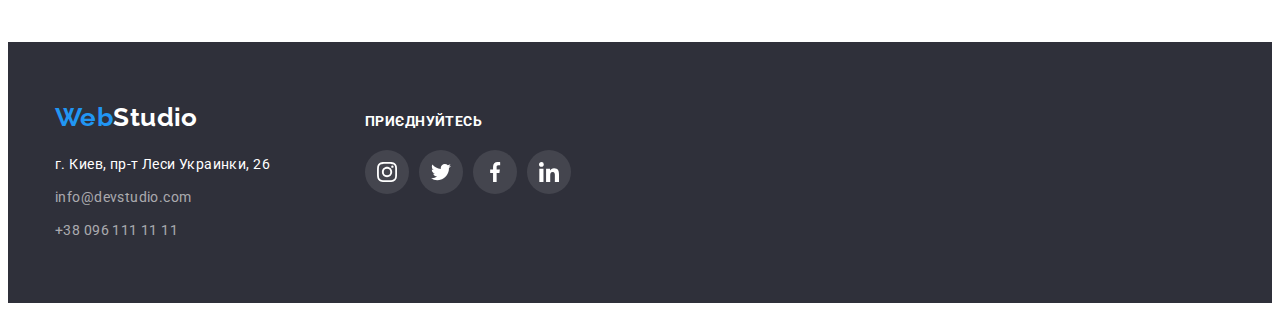
==== commit c9e0aeba: "make some fixes" ====
--- a/portfolio.html
+++ b/portfolio.html
@@ -24,8 +24,8 @@
 
 	<body>
 		<!--navigation-->
-		<header>
-			<div class="container main-nav line">
+		<header class="line">
+			<div class="container main-nav">
 				<nav>
 					<!-- prettier-ignore -->
 					<a href="./index.html" class="main-logo link" rel="noopener noreferrer nofolow">
@@ -87,9 +87,14 @@
 								<a href="" class="result-link link">
 									<div class="card-thumb">
 										<img src="./images/img-21.jpg" alt="" width="370" height="294" />
-										<p class="pop-up-descr">
-											Ресурс пропонує комплексні пропозиції з різним рівнем функціоналу та сервісів. Все це дозволить відвідувачу отримати вичерпні відомості про компанію чи приватну особу.
-										</p>
+										<div class="pop-up-descr">
+											<p class="text-thumb">
+												Ресурс пропонує комплексні пропозиції з різним рівнем функціоналу та сервісів. Все це дозволить відвідувачу отримати вичерпні відомості про компанію чи приватну особу. Lorem
+												ipsum dolor sit, amet consectetur adipisicing elit. Dolorem eos expedita, eveniet aut porro non? Earum ducimus beatae doloribus laboriosam, ea doloremque tempora quisquam
+												accusantium sequi repellendus commodi laudantium atque fugiat non eius perferendis quo facilis? Eaque tempora, corporis soluta iste praesentium mollitia vero dolores quasi
+												quam, inventore odit explicabo.
+											</p>
+										</div>
 									</div>
 
 									<div class="result-descr">
@@ -103,9 +108,14 @@
 								<a href="" class="result-link link">
 									<div class="card-thumb">
 										<img src="./images/img-22.jpg" alt="" width="370" height="294" />
-										<p class="pop-up-descr">
-											Ресурс пропонує комплексні пропозиції з різним рівнем функціоналу та сервісів. Все це дозволить відвідувачу отримати вичерпні відомості про компанію чи приватну особу.
-										</p>
+										<div class="pop-up-descr">
+											<p class="text-thumb">
+												Ресурс пропонує комплексні пропозиції з різним рівнем функціоналу та сервісів. Все це дозволить відвідувачу отримати вичерпні відомості про компанію чи приватну особу. Lorem
+												ipsum dolor sit, amet consectetur adipisicing elit. Dolorem eos expedita, eveniet aut porro non? Earum ducimus beatae doloribus laboriosam, ea doloremque tempora quisquam
+												accusantium sequi repellendus commodi laudantium atque fugiat non eius perferendis quo facilis? Eaque tempora, corporis soluta iste praesentium mollitia vero dolores quasi
+												quam, inventore odit explicabo.
+											</p>
+										</div>
 									</div>
 									<div class="result-descr">
 										<h2 class="result-title">Постер New Orlean vs Golden Star</h2>
@@ -118,9 +128,14 @@
 								<a href="" class="result-link link">
 									<div class="card-thumb">
 										<img src="./images/img-23.jpg" alt="" width="370" height="294" />
-										<p class="pop-up-descr">
-											Ресурс пропонує комплексні пропозиції з різним рівнем функціоналу та сервісів. Все це дозволить відвідувачу отримати вичерпні відомості про компанію чи приватну особу.
-										</p>
+										<div class="pop-up-descr">
+											<p class="text-thumb">
+												Ресурс пропонує комплексні пропозиції з різним рівнем функціоналу та сервісів. Все це дозволить відвідувачу отримати вичерпні відомості про компанію чи приватну особу. Lorem
+												ipsum dolor sit, amet consectetur adipisicing elit. Dolorem eos expedita, eveniet aut porro non? Earum ducimus beatae doloribus laboriosam, ea doloremque tempora quisquam
+												accusantium sequi repellendus commodi laudantium atque fugiat non eius perferendis quo facilis? Eaque tempora, corporis soluta iste praesentium mollitia vero dolores quasi
+												quam, inventore odit explicabo.
+											</p>
+										</div>
 									</div>
 									<div class="result-descr">
 										<h2 class="result-title">Ресторан Seafood</h2>
@@ -133,9 +148,14 @@
 								<a href="" class="result-link link">
 									<div class="card-thumb">
 										<img src="./images/img-24.jpg" alt="" width="370" height="294" />
-										<p class="pop-up-descr">
-											Ресурс пропонує комплексні пропозиції з різним рівнем функціоналу та сервісів. Все це дозволить відвідувачу отримати вичерпні відомості про компанію чи приватну особу.
-										</p>
+										<div class="pop-up-descr">
+											<p class="text-thumb">
+												Ресурс пропонує комплексні пропозиції з різним рівнем функціоналу та сервісів. Все це дозволить відвідувачу отримати вичерпні відомості про компанію чи приватну особу. Lorem
+												ipsum dolor sit, amet consectetur adipisicing elit. Dolorem eos expedita, eveniet aut porro non? Earum ducimus beatae doloribus laboriosam, ea doloremque tempora quisquam
+												accusantium sequi repellendus commodi laudantium atque fugiat non eius perferendis quo facilis? Eaque tempora, corporis soluta iste praesentium mollitia vero dolores quasi
+												quam, inventore odit explicabo.
+											</p>
+										</div>
 									</div>
 									<div class="result-descr">
 										<h2 class="result-title">Проект Prime</h2>
@@ -148,9 +168,14 @@
 								<a href="" class="result-link link">
 									<div class="card-thumb">
 										<img src="./images/img-25.jpg" alt="" width="370" height="294" />
-										<p class="pop-up-descr">
-											Ресурс пропонує комплексні пропозиції з різним рівнем функціоналу та сервісів. Все це дозволить відвідувачу отримати вичерпні відомості про компанію чи приватну особу.
-										</p>
+										<div class="pop-up-descr">
+											<p class="text-thumb">
+												Ресурс пропонує комплексні пропозиції з різним рівнем функціоналу та сервісів. Все це дозволить відвідувачу отримати вичерпні відомості про компанію чи приватну особу. Lorem
+												ipsum dolor sit, amet consectetur adipisicing elit. Dolorem eos expedita, eveniet aut porro non? Earum ducimus beatae doloribus laboriosam, ea doloremque tempora quisquam
+												accusantium sequi repellendus commodi laudantium atque fugiat non eius perferendis quo facilis? Eaque tempora, corporis soluta iste praesentium mollitia vero dolores quasi
+												quam, inventore odit explicabo.
+											</p>
+										</div>
 									</div>
 									<div class="result-descr">
 										<h2 class="result-title">Проект Boxes</h2>
@@ -163,9 +188,14 @@
 								<a href="" class="result-link link">
 									<div class="card-thumb">
 										<img src="./images/img-26.jpg" alt="" width="370" height="294" />
-										<p class="pop-up-descr">
-											Ресурс пропонує комплексні пропозиції з різним рівнем функціоналу та сервісів. Все це дозволить відвідувачу отримати вичерпні відомості про компанію чи приватну особу.
-										</p>
+										<div class="pop-up-descr">
+											<p class="text-thumb">
+												Ресурс пропонує комплексні пропозиції з різним рівнем функціоналу та сервісів. Все це дозволить відвідувачу отримати вичерпні відомості про компанію чи приватну особу. Lorem
+												ipsum dolor sit, amet consectetur adipisicing elit. Dolorem eos expedita, eveniet aut porro non? Earum ducimus beatae doloribus laboriosam, ea doloremque tempora quisquam
+												accusantium sequi repellendus commodi laudantium atque fugiat non eius perferendis quo facilis? Eaque tempora, corporis soluta iste praesentium mollitia vero dolores quasi
+												quam, inventore odit explicabo.
+											</p>
+										</div>
 									</div>
 									<div class="result-descr">
 										<h2 class="result-title">Inspiration has no Borders</h2>
@@ -178,9 +208,14 @@
 								<a href="" class="result-link link">
 									<div class="card-thumb">
 										<img src="./images/img-27.jpg" alt="" width="370" height="294" />
-										<p class="pop-up-descr">
-											Ресурс пропонує комплексні пропозиції з різним рівнем функціоналу та сервісів. Все це дозволить відвідувачу отримати вичерпні відомості про компанію чи приватну особу.
-										</p>
+										<div class="pop-up-descr">
+											<p class="text-thumb">
+												Ресурс пропонує комплексні пропозиції з різним рівнем функціоналу та сервісів. Все це дозволить відвідувачу отримати вичерпні відомості про компанію чи приватну особу. Lorem
+												ipsum dolor sit, amet consectetur adipisicing elit. Dolorem eos expedita, eveniet aut porro non? Earum ducimus beatae doloribus laboriosam, ea doloremque tempora quisquam
+												accusantium sequi repellendus commodi laudantium atque fugiat non eius perferendis quo facilis? Eaque tempora, corporis soluta iste praesentium mollitia vero dolores quasi
+												quam, inventore odit explicabo.
+											</p>
+										</div>
 									</div>
 									<div class="result-descr">
 										<h2 class="result-title">Издание Limited Edition</h2>
@@ -193,9 +228,14 @@
 								<a href="" class="result-link link">
 									<div class="card-thumb">
 										<img src="./images/img-28.jpg" alt="" width="370" height="294" />
-										<p class="pop-up-descr">
-											Ресурс пропонує комплексні пропозиції з різним рівнем функціоналу та сервісів. Все це дозволить відвідувачу отримати вичерпні відомості про компанію чи приватну особу.
-										</p>
+										<div class="pop-up-descr">
+											<p class="text-thumb">
+												Ресурс пропонує комплексні пропозиції з різним рівнем функціоналу та сервісів. Все це дозволить відвідувачу отримати вичерпні відомості про компанію чи приватну особу. Lorem
+												ipsum dolor sit, amet consectetur adipisicing elit. Dolorem eos expedita, eveniet aut porro non? Earum ducimus beatae doloribus laboriosam, ea doloremque tempora quisquam
+												accusantium sequi repellendus commodi laudantium atque fugiat non eius perferendis quo facilis? Eaque tempora, corporis soluta iste praesentium mollitia vero dolores quasi
+												quam, inventore odit explicabo.
+											</p>
+										</div>
 									</div>
 									<div class="result-descr">
 										<h2 class="result-title">Проект LAB</h2>
@@ -208,9 +248,14 @@
 								<a href="" class="result-link link">
 									<div class="card-thumb">
 										<img src="./images/img-29.jpg" alt="" width="370" height="294" />
-										<p class="pop-up-descr">
-											Ресурс пропонує комплексні пропозиції з різним рівнем функціоналу та сервісів. Все це дозволить відвідувачу отримати вичерпні відомості про компанію чи приватну особу.
-										</p>
+										<div class="pop-up-descr">
+											<p class="text-thumb">
+												Ресурс пропонує комплексні пропозиції з різним рівнем функціоналу та сервісів. Все це дозволить відвідувачу отримати вичерпні відомості про компанію чи приватну особу. Lorem
+												ipsum dolor sit, amet consectetur adipisicing elit. Dolorem eos expedita, eveniet aut porro non? Earum ducimus beatae doloribus laboriosam, ea doloremque tempora quisquam
+												accusantium sequi repellendus commodi laudantium atque fugiat non eius perferendis quo facilis? Eaque tempora, corporis soluta iste praesentium mollitia vero dolores quasi
+												quam, inventore odit explicabo.
+											</p>
+										</div>
 									</div>
 									<div class="result-descr">
 										<h2 class="result-title">Growing Business</h2>
--- a/css/styles.css
+++ b/css/styles.css
@@ -250,8 +250,8 @@
 	align-items: center;
 }
 .line {
-	/* max-width: 1600px; */
-	/* margin: 0 auto; */
+	max-width: 1600px;
+	margin: 0 auto;
 	border-bottom: 1px solid var(--bc-header-line);
 }
 
@@ -394,10 +394,13 @@
 	position: absolute;
 	bottom: 0;
 	left: 0;
+
+	display: flex;
 	width: 100%;
-	margin: 0;
-	padding-top: 27px;
-	padding-bottom: 27px;
+	height: 70px;
+	justify-content: center;
+	align-items: center;
+	margin: 0;
 	font-weight: 700;
 	line-height: 1.14;
 	text-align: center;
@@ -587,6 +590,7 @@
 }
 
 .social-block-header {
+	font-weight: 700;
 	margin-top: 0;
 	margin-bottom: 20px;
 	padding: 0;
@@ -690,31 +694,37 @@
 
 .card-thumb {
 	position: relative;
-	overflow-x: hidden;
-	overflow-y: auto;
-
 	overflow: hidden;
 }
 
 .pop-up-descr {
+	position: absolute;
+	overflow: auto;
+	top: 0;
+	left: 0;
+	display: block;
+	width: 100%;
+	height: 100%;
+
+	transform: translateY(100%);
+
+	transition-duration: 250ms;
+	transition-timing-function: var(--timing-function);
+	transition-property: transform;
+}
+
+.text-thumb {
 	position: absolute;
 	top: 0;
 	left: 0;
 	display: block;
 	width: 100%;
-
 	margin: 0;
 	padding: 63px 24px;
 	font-size: 18px;
 	line-height: 1.56;
 	color: #ffffff;
 	background: rgba(33, 150, 243, 0.9);
-
-	transform: translateY(100%);
-
-	transition-duration: 250ms;
-	transition-timing-function: var(--timing-function);
-	transition-property: transform;
 }
 
 .result-link:hover .pop-up-descr,
@@ -774,3 +784,92 @@
 	padding-top: 20px;
 	padding-bottom: 20px;
 }
+
+.backdrop {
+	position: fixed;
+	top: 0;
+	left: 0;
+	width: 100%;
+	height: 100%;
+	background-color: rgba(0, 0, 0, 0.2);
+
+	transition-duration: 250ms;
+	transition-timing-function: var(--timing-function);
+	transition-property: opacity;
+
+	opacity: 1;
+	/* pointer-events: none; */
+}
+
+.backdrop.is-hidden {
+	/* opacity: 0.5; */
+	opacity: 0;
+	pointer-events: none;
+}
+
+.backdrop.is-hidden .modal {
+	transform: translate(-50%, -50%) scale(1.5);
+}
+
+.modal {
+	position: absolute;
+	width: 528px;
+	height: 581px;
+
+	top: 50%;
+	left: 50%;
+
+	border-radius: 4px;
+	background-color: #ffffff;
+
+	display: flex;
+	justify-content: center;
+	align-items: flex-start;
+
+	transform: translate(-50%, -50%) scale(1);
+
+	transition-duration: 250ms;
+	transition-timing-function: var(--timing-function);
+	transition-property: transform;
+}
+
+.close-button {
+	position: absolute;
+	top: 8px;
+	right: 8px;
+	display: flex;
+	justify-content: center;
+	align-items: center;
+
+	width: 30px;
+	height: 30px;
+	margin: 0;
+	padding: 0;
+	border-radius: 50%;
+	background-color: #ffffff;
+	border: 1px solid rgba(0, 0, 0, 0.1);
+	cursor: pointer;
+
+	transition-duration: 250ms;
+	transition-timing-function: var(--timing-function);
+	transition-property: color;
+}
+
+.icon-close {
+	fill: currentColor;
+}
+
+.close-button:hover,
+.close-button:focus {
+	color: var(--bc-blue);
+}
+
+.modal-descr {
+	display: block;
+	margin: 0;
+	padding: 50px 50px;
+
+	font-size: 18px;
+	line-height: 1.56;
+	color: #000000;
+}
